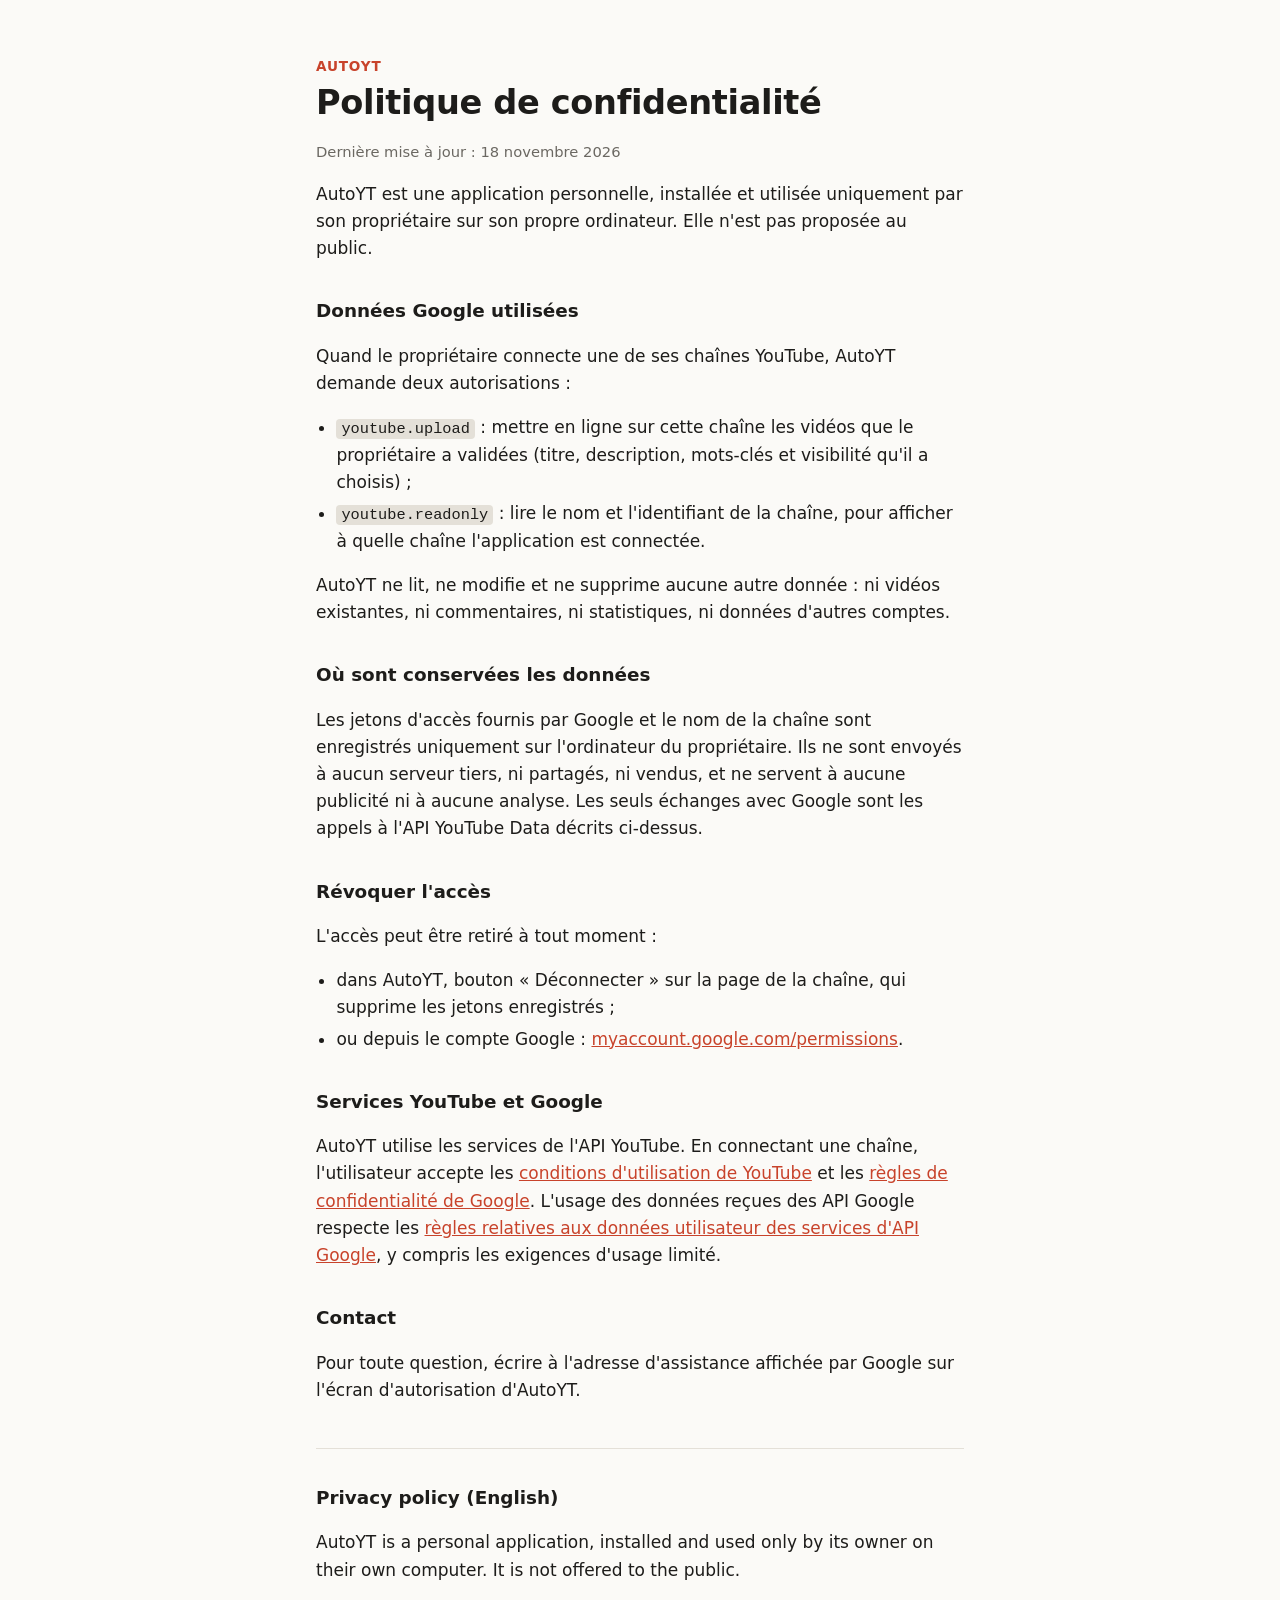
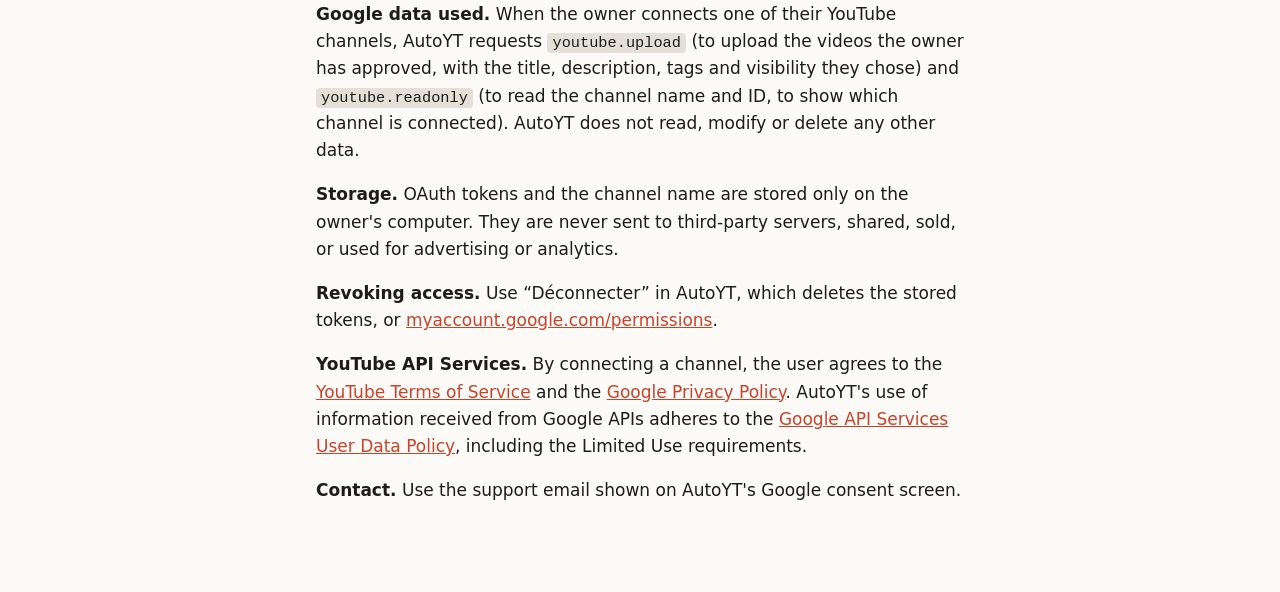
==== confidentialite.html @ 2cbd55c2 "Pages publiques d'AutoYT : accueil et politique de confidentialité Co-Authored-By: Claude Opus 5.5 <" ====
<!doctype html>
<html lang="fr">
<head>
<meta charset="utf-8">
<meta name="viewport" content="width=device-width, initial-scale=1">
<title>Confidentialité AutoYT</title>
<meta name="description" content="Politique de confidentialité d'AutoYT : quelles données YouTube l'application utilise, où elles restent, comment révoquer l'accès.">
<link rel="stylesheet" href="style.css">
</head>
<body>
<main>
  <p class="kicker"><a href="./">AutoYT</a></p>
  <h1>Politique de confidentialité</h1>
  <p class="muted">Dernière mise à jour : 18 novembre 2026</p>

  <p>AutoYT est une application personnelle, installée et utilisée uniquement par son propriétaire sur son propre
  ordinateur. Elle n'est pas proposée au public.</p>

  <h2>Données Google utilisées</h2>
  <p>Quand le propriétaire connecte une de ses chaînes YouTube, AutoYT demande deux autorisations :</p>
  <ul>
    <li><code>youtube.upload</code> : mettre en ligne sur cette chaîne les vidéos que le propriétaire a validées
    (titre, description, mots-clés et visibilité qu'il a choisis) ;</li>
    <li><code>youtube.readonly</code> : lire le nom et l'identifiant de la chaîne, pour afficher à quelle chaîne
    l'application est connectée.</li>
  </ul>
  <p>AutoYT ne lit, ne modifie et ne supprime aucune autre donnée : ni vidéos existantes, ni commentaires, ni
  statistiques, ni données d'autres comptes.</p>

  <h2>Où sont conservées les données</h2>
  <p>Les jetons d'accès fournis par Google et le nom de la chaîne sont enregistrés uniquement sur l'ordinateur du
  propriétaire. Ils ne sont envoyés à aucun serveur tiers, ni partagés, ni vendus, et ne servent à aucune publicité ni
  à aucune analyse. Les seuls échanges avec Google sont les appels à l'API YouTube Data décrits ci-dessus.</p>

  <h2>Révoquer l'accès</h2>
  <p>L'accès peut être retiré à tout moment :</p>
  <ul>
    <li>dans AutoYT, bouton « Déconnecter » sur la page de la chaîne, qui supprime les jetons enregistrés ;</li>
    <li>ou depuis le compte Google : <a href="https://myaccount.google.com/permissions">myaccount.google.com/permissions</a>.</li>
  </ul>

  <h2>Services YouTube et Google</h2>
  <p>AutoYT utilise les services de l'API YouTube. En connectant une chaîne, l'utilisateur accepte les
  <a href="https://www.youtube.com/t/terms">conditions d'utilisation de YouTube</a> et les
  <a href="https://policies.google.com/privacy">règles de confidentialité de Google</a>. L'usage des données reçues
  des API Google respecte les <a href="https://developers.google.com/terms/api-services-user-data-policy">règles
  relatives aux données utilisateur des services d'API Google</a>, y compris les exigences d'usage limité.</p>

  <h2>Contact</h2>
  <p>Pour toute question, écrire à l'adresse d'assistance affichée par Google sur l'écran d'autorisation d'AutoYT.</p>

  <hr>
  <div lang="en" id="en">
    <h2>Privacy policy (English)</h2>
    <p>AutoYT is a personal application, installed and used only by its owner on their own computer. It is not
    offered to the public.</p>
    <p><strong>Google data used.</strong> When the owner connects one of their YouTube channels, AutoYT requests
    <code>youtube.upload</code> (to upload the videos the owner has approved, with the title, description, tags and
    visibility they chose) and <code>youtube.readonly</code> (to read the channel name and ID, to show which channel
    is connected). AutoYT does not read, modify or delete any other data.</p>
    <p><strong>Storage.</strong> OAuth tokens and the channel name are stored only on the owner's computer. They are
    never sent to third-party servers, shared, sold, or used for advertising or analytics.</p>
    <p><strong>Revoking access.</strong> Use “Déconnecter” in AutoYT, which deletes the stored tokens, or
    <a href="https://myaccount.google.com/permissions">myaccount.google.com/permissions</a>.</p>
    <p><strong>YouTube API Services.</strong> By connecting a channel, the user agrees to the
    <a href="https://www.youtube.com/t/terms">YouTube Terms of Service</a> and the
    <a href="https://policies.google.com/privacy">Google Privacy Policy</a>. AutoYT's use of information received
    from Google APIs adheres to the
    <a href="https://developers.google.com/terms/api-services-user-data-policy">Google API Services User Data
    Policy</a>, including the Limited Use requirements.</p>
    <p><strong>Contact.</strong> Use the support email shown on AutoYT's Google consent screen.</p>
  </div>
</main>
</body>
</html>
---- style.css ----
:root {
  --bg: #fbfaf7;
  --ink: #1d1c1a;
  --muted: #6b6862;
  --line: #e4e0d8;
  --accent: #c8432b;
  color-scheme: light dark;
}
@media (prefers-color-scheme: dark) {
  :root { --bg: #171614; --ink: #ece9e3; --muted: #a29e96; --line: #33302b; --accent: #e8735c; }
}
* { box-sizing: border-box; }
body {
  margin: 0;
  background: var(--bg);
  color: var(--ink);
  font: 17px/1.6 system-ui, -apple-system, "Segoe UI", Roboto, sans-serif;
}
main { max-width: 680px; margin: 0 auto; padding: 56px 16px 72px; }
h1 { font-size: 2.1rem; line-height: 1.15; margin: 0 0 18px; letter-spacing: -0.01em; }
h2 { font-size: 1.15rem; margin: 34px 0 8px; }
.kicker { margin: 0 0 6px; color: var(--accent); font-weight: 600; font-size: 0.85rem; text-transform: uppercase; letter-spacing: 0.06em; }
.kicker a { color: inherit; text-decoration: none; }
.lead { font-size: 1.1rem; }
.muted { color: var(--muted); font-size: 0.92rem; }
a { color: var(--accent); }
ul { padding-left: 1.2em; }
li { margin: 4px 0; }
code { font-size: 0.9em; background: var(--line); padding: 1px 5px; border-radius: 4px; }
hr { border: 0; border-top: 1px solid var(--line); margin: 44px 0 8px; }
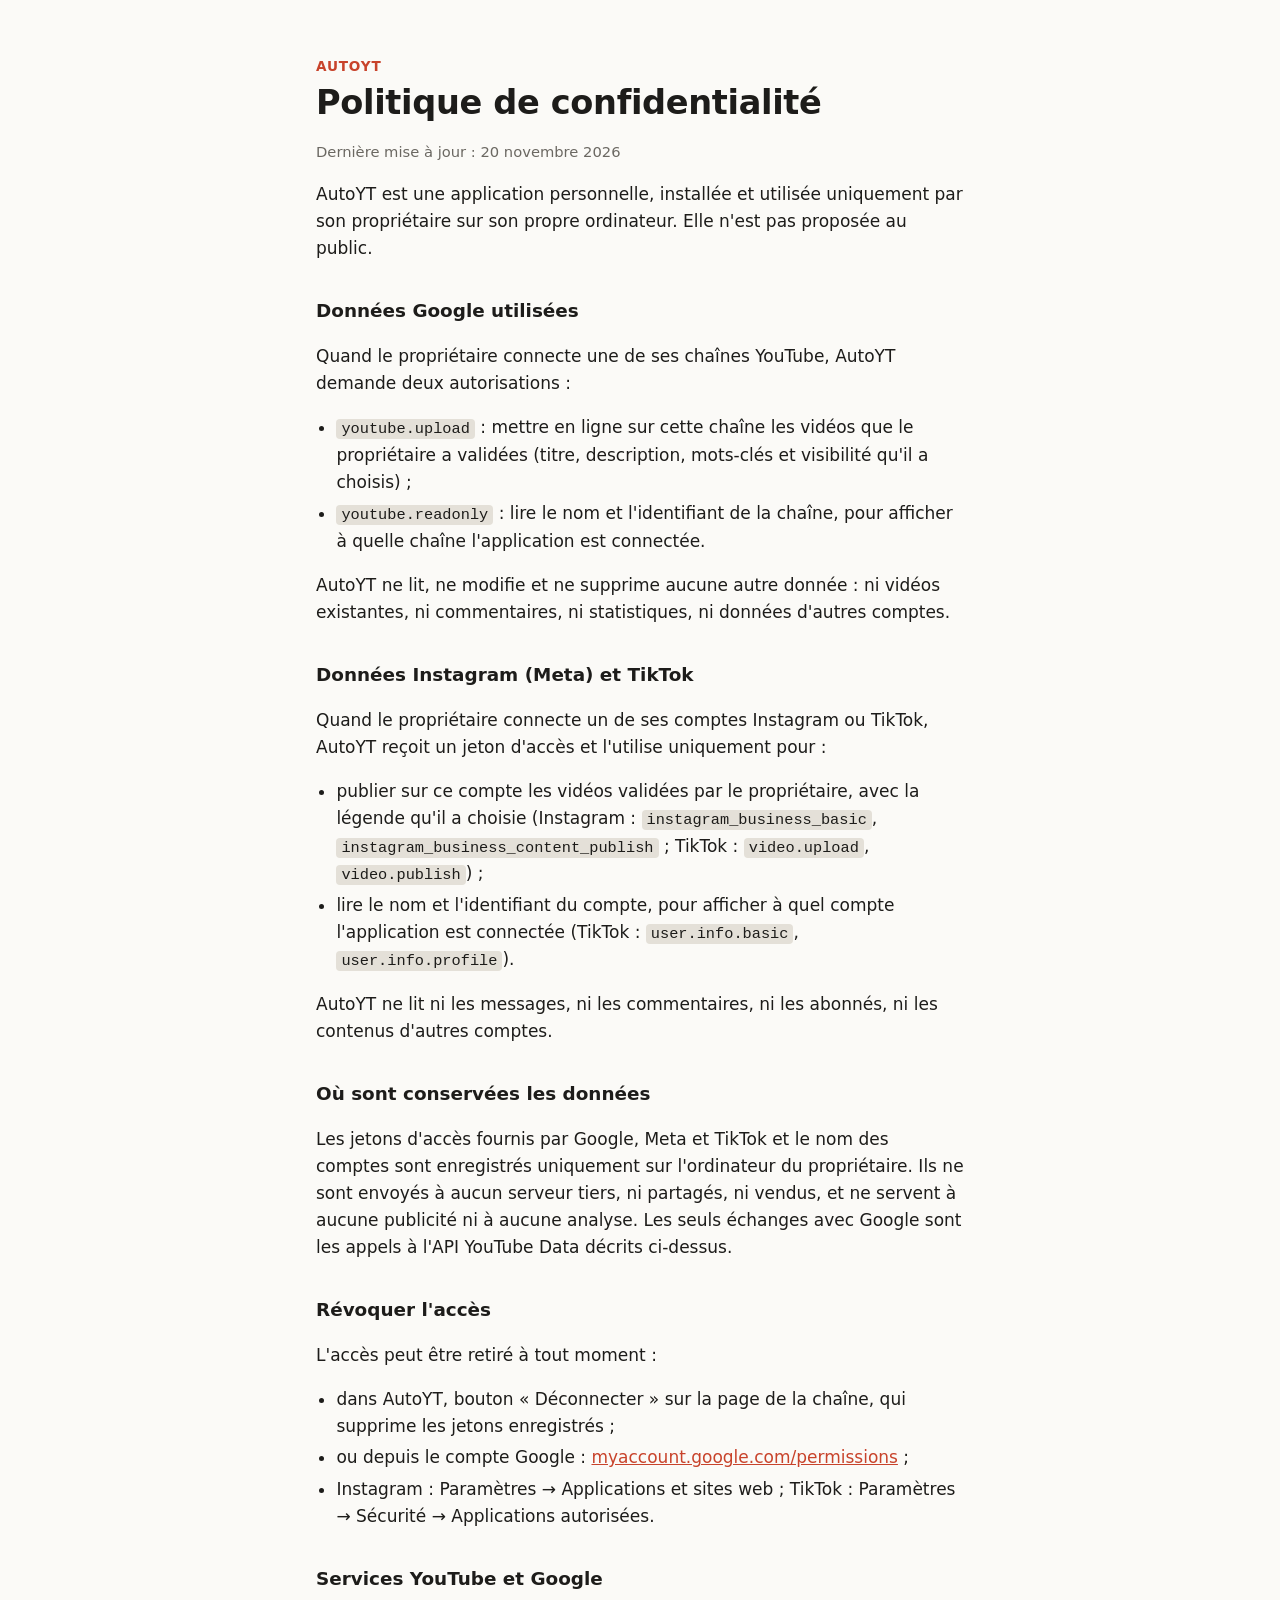
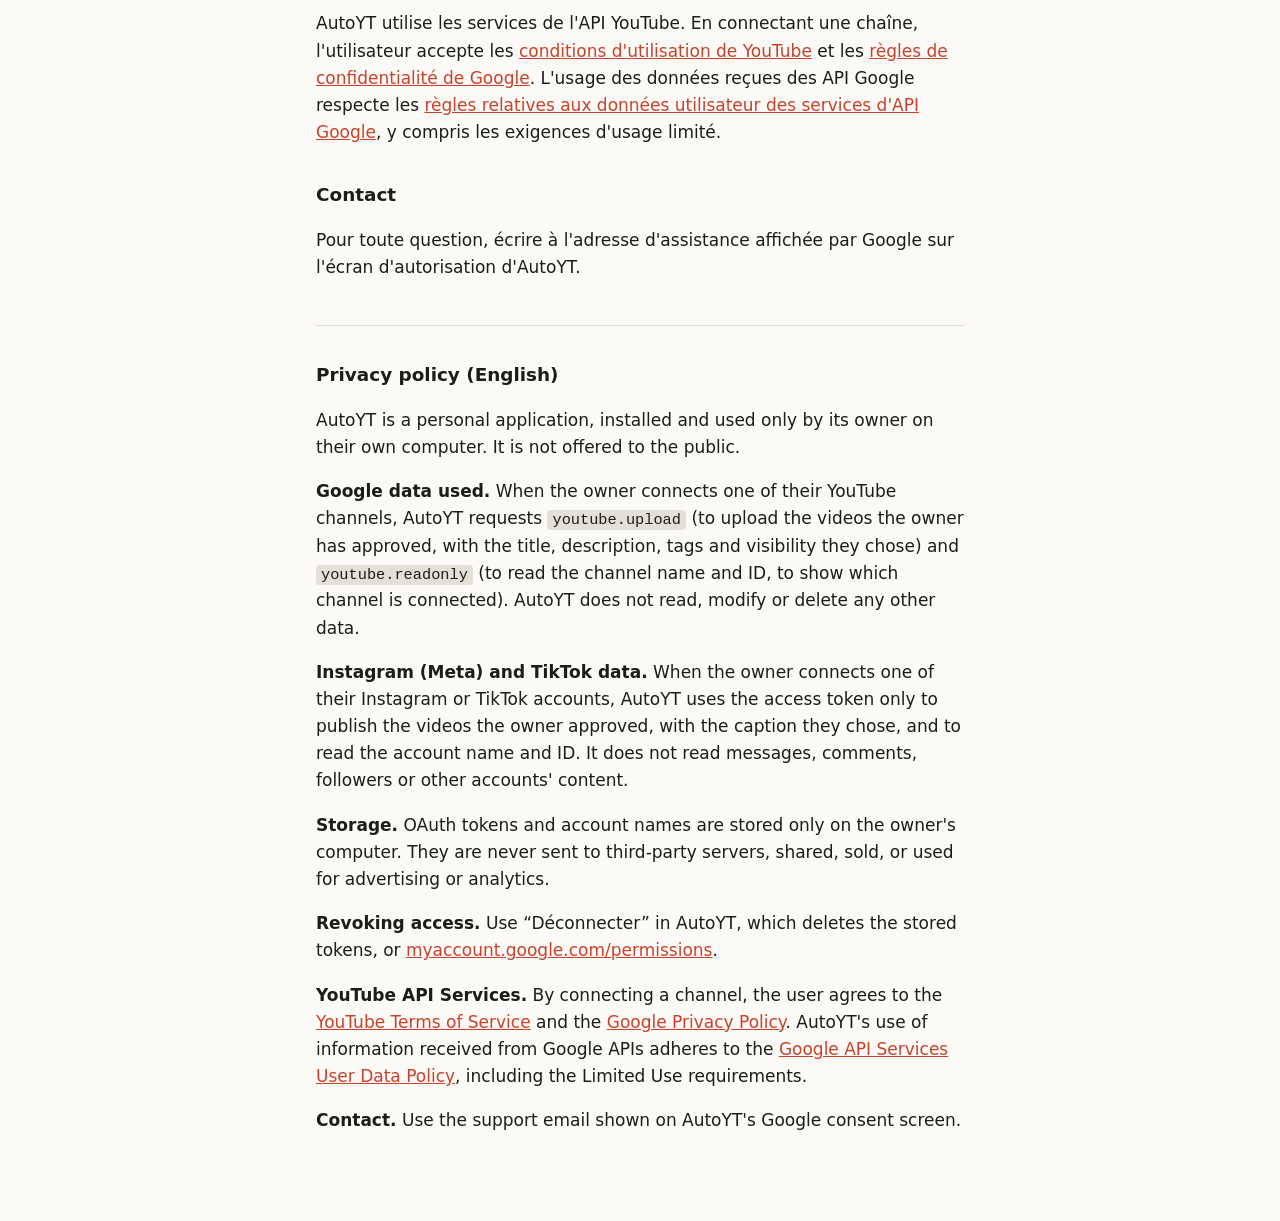
==== commit 43c8d5c0: "Instagram et TikTok : conditions, confidentialité, relais OAuth TikTok Co-Authored-By: Claude Opus 5" ====
--- a/confidentialite.html
+++ b/confidentialite.html
@@ -4,14 +4,14 @@
 <meta charset="utf-8">
 <meta name="viewport" content="width=device-width, initial-scale=1">
 <title>Confidentialité AutoYT</title>
-<meta name="description" content="Politique de confidentialité d'AutoYT : quelles données YouTube l'application utilise, où elles restent, comment révoquer l'accès.">
+<meta name="description" content="Politique de confidentialité d'AutoYT : quelles données YouTube, Instagram et TikTok l'application utilise, où elles restent, comment révoquer l'accès.">
 <link rel="stylesheet" href="style.css">
 </head>
 <body>
 <main>
   <p class="kicker"><a href="./">AutoYT</a></p>
   <h1>Politique de confidentialité</h1>
-  <p class="muted">Dernière mise à jour : 18 novembre 2026</p>
+  <p class="muted">Dernière mise à jour : 20 novembre 2026</p>
 
   <p>AutoYT est une application personnelle, installée et utilisée uniquement par son propriétaire sur son propre
   ordinateur. Elle n'est pas proposée au public.</p>
@@ -27,8 +27,20 @@
   <p>AutoYT ne lit, ne modifie et ne supprime aucune autre donnée : ni vidéos existantes, ni commentaires, ni
   statistiques, ni données d'autres comptes.</p>
 
+  <h2>Données Instagram (Meta) et TikTok</h2>
+  <p>Quand le propriétaire connecte un de ses comptes Instagram ou TikTok, AutoYT reçoit un jeton d'accès et
+  l'utilise uniquement pour :</p>
+  <ul>
+    <li>publier sur ce compte les vidéos validées par le propriétaire, avec la légende qu'il a choisie
+    (Instagram : <code>instagram_business_basic</code>, <code>instagram_business_content_publish</code> ;
+    TikTok : <code>video.upload</code>, <code>video.publish</code>) ;</li>
+    <li>lire le nom et l'identifiant du compte, pour afficher à quel compte l'application est connectée
+    (TikTok : <code>user.info.basic</code>, <code>user.info.profile</code>).</li>
+  </ul>
+  <p>AutoYT ne lit ni les messages, ni les commentaires, ni les abonnés, ni les contenus d'autres comptes.</p>
+
   <h2>Où sont conservées les données</h2>
-  <p>Les jetons d'accès fournis par Google et le nom de la chaîne sont enregistrés uniquement sur l'ordinateur du
+  <p>Les jetons d'accès fournis par Google, Meta et TikTok et le nom des comptes sont enregistrés uniquement sur l'ordinateur du
   propriétaire. Ils ne sont envoyés à aucun serveur tiers, ni partagés, ni vendus, et ne servent à aucune publicité ni
   à aucune analyse. Les seuls échanges avec Google sont les appels à l'API YouTube Data décrits ci-dessus.</p>
 
@@ -36,7 +48,8 @@
   <p>L'accès peut être retiré à tout moment :</p>
   <ul>
     <li>dans AutoYT, bouton « Déconnecter » sur la page de la chaîne, qui supprime les jetons enregistrés ;</li>
-    <li>ou depuis le compte Google : <a href="https://myaccount.google.com/permissions">myaccount.google.com/permissions</a>.</li>
+    <li>ou depuis le compte Google : <a href="https://myaccount.google.com/permissions">myaccount.google.com/permissions</a> ;</li>
+    <li>Instagram : Paramètres → Applications et sites web ; TikTok : Paramètres → Sécurité → Applications autorisées.</li>
   </ul>
 
   <h2>Services YouTube et Google</h2>
@@ -58,7 +71,11 @@
     <code>youtube.upload</code> (to upload the videos the owner has approved, with the title, description, tags and
     visibility they chose) and <code>youtube.readonly</code> (to read the channel name and ID, to show which channel
     is connected). AutoYT does not read, modify or delete any other data.</p>
-    <p><strong>Storage.</strong> OAuth tokens and the channel name are stored only on the owner's computer. They are
+    <p><strong>Instagram (Meta) and TikTok data.</strong> When the owner connects one of their Instagram or TikTok
+    accounts, AutoYT uses the access token only to publish the videos the owner approved, with the caption they
+    chose, and to read the account name and ID. It does not read messages, comments, followers or other accounts'
+    content.</p>
+    <p><strong>Storage.</strong> OAuth tokens and account names are stored only on the owner's computer. They are
     never sent to third-party servers, shared, sold, or used for advertising or analytics.</p>
     <p><strong>Revoking access.</strong> Use “Déconnecter” in AutoYT, which deletes the stored tokens, or
     <a href="https://myaccount.google.com/permissions">myaccount.google.com/permissions</a>.</p>
